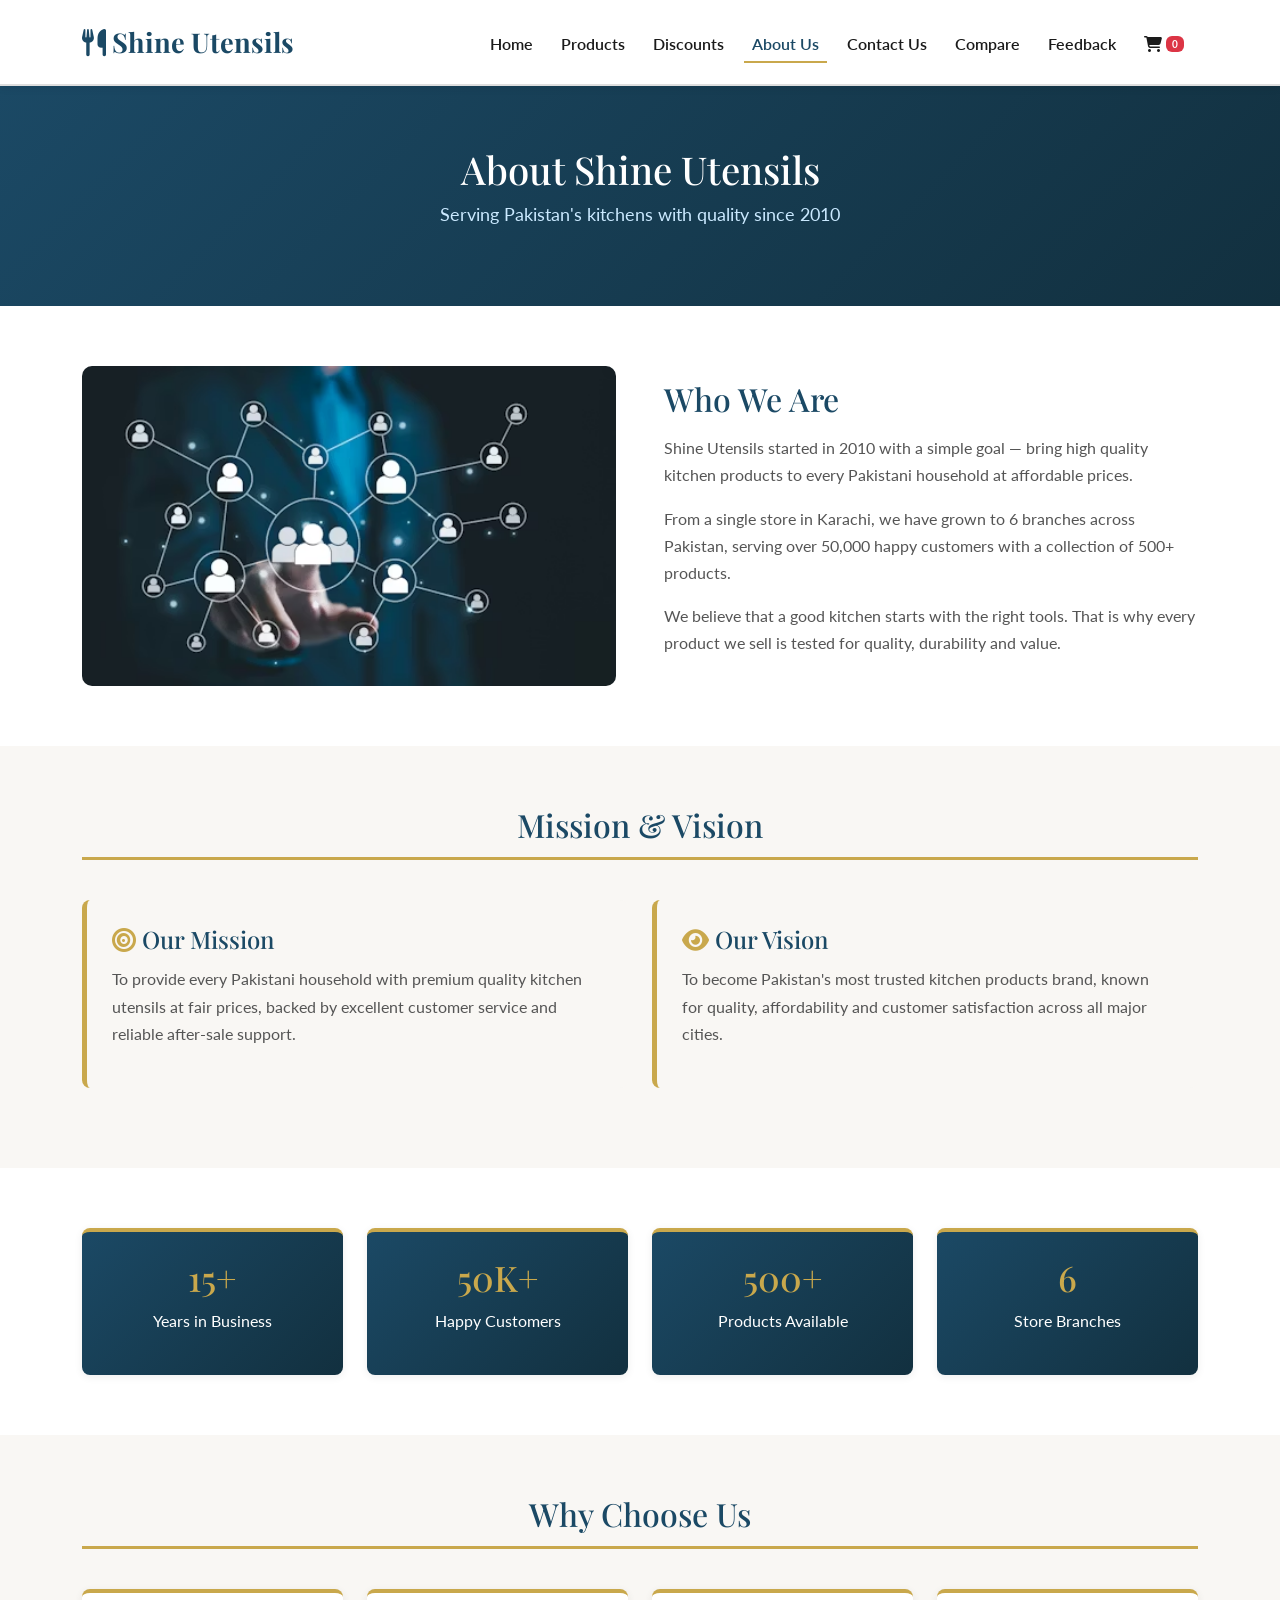
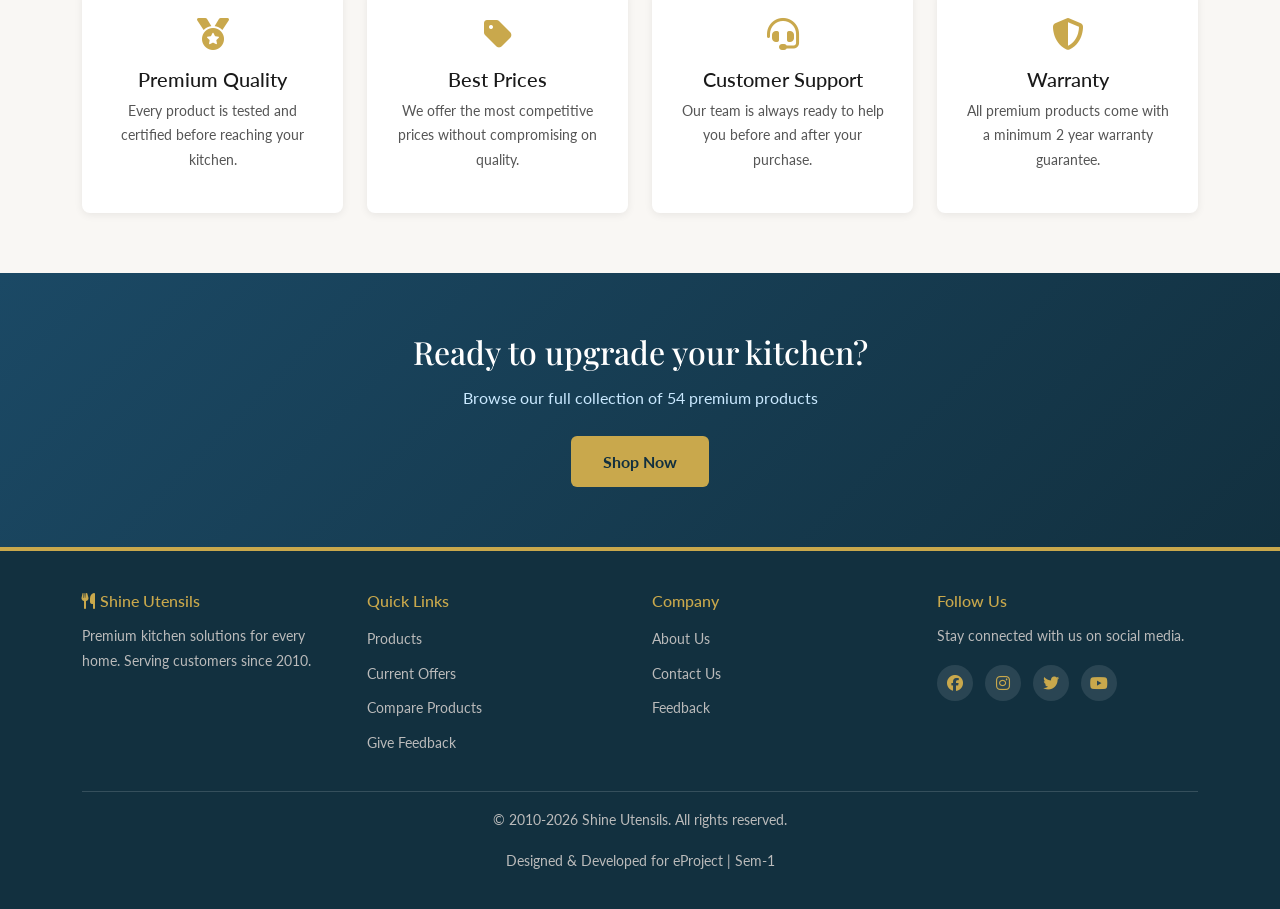
==== shine utensils Store/about.html @ 51f94bde "Add files via upload" ====
<!DOCTYPE html>
<html lang="en">
<head>
    <meta charset="UTF-8">
    <meta name="viewport" content="width=device-width, initial-scale=1.0">
    <title>Shine Utensils - About Us</title>
    <link href="https://cdnjs.cloudflare.com/ajax/libs/bootstrap/5.3.0/css/bootstrap.min.css" rel="stylesheet">
    <link href="https://cdnjs.cloudflare.com/ajax/libs/font-awesome/6.4.0/css/all.min.css" rel="stylesheet">
    <link rel="stylesheet" href="style.css">
    <link rel="stylesheet" href="navbar.css">
    <link rel="stylesheet" href="cards.css">
</head>
<body>

<!-- NAVBAR -->
<header>
    <nav class="navbar navbar-expand-lg">
        <div class="container">
            <a class="navbar-brand" href="index.html"><i class="fas fa-utensils"></i> Shine Utensils</a>
            <button class="navbar-toggler" type="button" data-bs-toggle="collapse" data-bs-target="#nav">
                <span class="navbar-toggler-icon"></span>
            </button>
            <div class="collapse navbar-collapse" id="nav">
                <ul class="navbar-nav ms-auto">
                    <li class="nav-item"><a class="nav-link" href="index.html">Home</a></li>
                    <li class="nav-item"><a class="nav-link" href="products.html">Products</a></li>
                    <li class="nav-item"><a class="nav-link" href="discounts.html">Discounts</a></li>
                    <li class="nav-item"><a class="nav-link active" href="about.html">About Us</a></li>
                    <li class="nav-item"><a class="nav-link" href="contact.html">Contact Us</a></li>
                    <li class="nav-item"><a class="nav-link" href="comparison.html">Compare</a></li>
                    <li class="nav-item"><a class="nav-link" href="feedback.html">Feedback</a></li>
                    <li class="nav-item"><a class="nav-link" href="#"><i class="fas fa-shopping-cart"></i> <span class="badge bg-danger cart-badge" style="font-size: 0.65rem; padding: 3px 6px; transform: translateY(-2px);">0</span></a></li>
                </ul>
            </div>
        </div>
    </nav>
</header>

<!-- PAGE HEADER -->
<section class="page-header">
    <div class="container">
        <h1>About Shine Utensils</h1>
        <p>Serving Pakistan's kitchens with quality since 2010</p>
    </div>
</section>

<!-- OUR STORY -->
<section style="background: var(--white);">
    <div class="container">
        <div class="row align-items-center g-5">
            <div class="col-md-6 slide-left">
                <img src="home-images/journey2.avif" alt="Our Store" class="about-img">
            </div>
            <div class="col-md-6 slide-right">
                <h2>Who We Are</h2>
                <p style="color: var(--muted); margin: 16px 0;">Shine Utensils started in 2010 with a simple goal — bring high quality kitchen products to every Pakistani household at affordable prices.</p>
                <p style="color: var(--muted); margin-bottom: 16px;">From a single store in Karachi, we have grown to 6 branches across Pakistan, serving over 50,000 happy customers with a collection of 500+ products.</p>
                <p style="color: var(--muted);">We believe that a good kitchen starts with the right tools. That is why every product we sell is tested for quality, durability and value.</p>
            </div>
        </div>
    </div>
</section>

<!-- MISSION & VISION -->
<section style="background: var(--bg);">
    <div class="container">
        <h2 class="section-title">Mission & Vision</h2>
        <div class="row g-4">
            <div class="col-md-6 slide-left">
                <div class="mission-card">
                    <h4><i class="fas fa-bullseye" style="color: var(--gold);"></i> Our Mission</h4>
                    <p style="color: var(--muted); margin-top: 12px;">To provide every Pakistani household with premium quality kitchen utensils at fair prices, backed by excellent customer service and reliable after-sale support.</p>
                </div>
            </div>
            <div class="col-md-6 slide-right">
                <div class="mission-card">
                    <h4><i class="fas fa-eye" style="color: var(--gold);"></i> Our Vision</h4>
                    <p style="color: var(--muted); margin-top: 12px;">To become Pakistan's most trusted kitchen products brand, known for quality, affordability and customer satisfaction across all major cities.</p>
                </div>
            </div>
        </div>
    </div>
</section>

<!-- STATS -->
<section style="background: var(--white);">
    <div class="container">
        <div class="row g-4 text-center">
            <div class="col-6 col-md-3 slide-left">
                <div class="stat-card">
                    <h3>15+</h3>
                    <p>Years in Business</p>
                </div>
            </div>
            <div class="col-6 col-md-3 slide-left">
                <div class="stat-card">
                    <h3>50K+</h3>
                    <p>Happy Customers</p>
                </div>
            </div>
            <div class="col-6 col-md-3 slide-right">
                <div class="stat-card">
                    <h3>500+</h3>
                    <p>Products Available</p>
                </div>
            </div>
            <div class="col-6 col-md-3 slide-right">
                <div class="stat-card">
                    <h3>6</h3>
                    <p>Store Branches</p>
                </div>
            </div>
        </div>
    </div>
</section>

<!-- WHY CHOOSE US -->
<section style="background: var(--bg);">
    <div class="container">
        <h2 class="section-title">Why Choose Us</h2>
        <div class="row g-4">
            <div class="col-sm-6 col-lg-3 slide-left">
                <div class="why-card">
                    <i class="fas fa-medal fa-2x" style="color: var(--gold);"></i>
                    <h5 style="margin: 14px 0 8px;">Premium Quality</h5>
                    <p style="color: var(--muted); font-size: 0.9rem;">Every product is tested and certified before reaching your kitchen.</p>
                </div>
            </div>
            <div class="col-sm-6 col-lg-3 slide-left">
                <div class="why-card">
                    <i class="fas fa-tag fa-2x" style="color: var(--gold);"></i>
                    <h5 style="margin: 14px 0 8px;">Best Prices</h5>
                    <p style="color: var(--muted); font-size: 0.9rem;">We offer the most competitive prices without compromising on quality.</p>
                </div>
            </div>
            <div class="col-sm-6 col-lg-3 slide-right">
                <div class="why-card">
                    <i class="fas fa-headset fa-2x" style="color: var(--gold);"></i>
                    <h5 style="margin: 14px 0 8px;">Customer Support</h5>
                    <p style="color: var(--muted); font-size: 0.9rem;">Our team is always ready to help you before and after your purchase.</p>
                </div>
            </div>
            <div class="col-sm-6 col-lg-3 slide-right">
                <div class="why-card">
                    <i class="fas fa-shield-alt fa-2x" style="color: var(--gold);"></i>
                    <h5 style="margin: 14px 0 8px;">Warranty</h5>
                    <p style="color: var(--muted); font-size: 0.9rem;">All premium products come with a minimum 2 year warranty guarantee.</p>
                </div>
            </div>
        </div>
    </div>
</section>

<!-- CTA -->
<section class="cta-section">
    <div class="container">
        <h2>Ready to upgrade your kitchen?</h2>
        <p>Browse our full collection of 54 premium products</p>
        <a href="products.html" class="btn-main">Shop Now</a>
    </div>
</section>

<!-- FOOTER -->
<footer>
    <div class="container">
        <div class="row g-4">
            <div class="col-md-6 col-lg-3">
                <h5><i class="fas fa-utensils"></i> Shine Utensils</h5>
                <p>Premium kitchen solutions for every home. Serving customers since 2010.</p>
            </div>
            <div class="col-md-6 col-lg-3">
                <h5>Quick Links</h5>
                <ul class="footer-links">
                    <li><a href="products.html">Products</a></li>
                    <li><a href="discounts.html">Current Offers</a></li>
                    <li><a href="comparison.html">Compare Products</a></li>
                    <li><a href="feedback.html">Give Feedback</a></li>
                </ul>
            </div>
            <div class="col-md-6 col-lg-3">
                <h5>Company</h5>
                <ul class="footer-links">
                    <li><a href="about.html">About Us</a></li>
                    <li><a href="contact.html">Contact Us</a></li>
                    <li><a href="feedback.html">Feedback</a></li>
                </ul>
            </div>
            <div class="col-md-6 col-lg-3">
                <h5>Follow Us</h5>
                <p>Stay connected with us on social media.</p>
                <div class="social-links">
                    <a href="#"><i class="fab fa-facebook"></i></a>
                    <a href="#"><i class="fab fa-instagram"></i></a>
                    <a href="#"><i class="fab fa-twitter"></i></a>
                    <a href="#"><i class="fab fa-youtube"></i></a>
                </div>
            </div>
        </div>
        <div class="footer-bottom">
            <p>&copy; 2010-2026 Shine Utensils. All rights reserved.</p>
            <p>Designed & Developed for eProject | Sem-1</p>
        </div>
    </div>
</footer>

<script src="https://cdnjs.cloudflare.com/ajax/libs/bootstrap/5.3.0/js/bootstrap.bundle.min.js"></script>
<script src="script.js"></script>

</body>
</html>
---- shine utensils Store/style.css ----
@import url('https://fonts.googleapis.com/css2?family=Playfair+Display:wght@600;700&family=Lato:wght@400;700&display=swap');

:root {
    --primary: #1B4965;
    --gold:    #C9A84C;
    --bg:      #F9F7F4;
    --white:   #FFFFFF;
    --text:    #1A1A1A;
    --muted:   #555555;
    --accent:  #CAE9FF;
    --border:  #DEDEDE;
    --dark:    #12303F;
}

* { margin: 0; padding: 0; box-sizing: border-box; }

body {
    font-family: 'Lato', sans-serif;
    background: var(--bg);
    color: var(--text);
    line-height: 1.7;
}

h1, h2, h3, h4 { font-family: 'Playfair Display', serif; color: var(--primary); }
a { text-decoration: none; color: inherit; }
img { max-width: 100%; display: block; }
section { padding: 60px 20px; }

/* PAGE HEADER */
.page-header {
    background: linear-gradient(135deg, var(--primary), var(--dark));
    color: var(--white);
    padding: 60px 20px;
    text-align: center;
}
.page-header h1 { font-size: 2.4rem; color: var(--white); margin-bottom: 8px; }
.page-header p  { color: var(--accent); font-size: 1.1rem; }

.section-title {
    font-size: 2rem;
    text-align: center;
    margin-bottom: 40px;
    padding-bottom: 12px;
    border-bottom: 3px solid var(--gold);
}

/* HERO */
.hero {
    background: linear-gradient(rgba(18, 48, 63, 0.75), rgba(27, 73, 101, 0.80)),
                url('/home-images/bg-hero.avif') center/cover no-repeat;
    color: var(--white);
    min-height: 88vh;
    display: flex;
    align-items: center;
    text-align: center;
}
.hero h1 { font-size: 3rem; color: var(--white); margin-bottom: 12px; }
.hero p  { color: var(--accent); max-width: 650px; margin: 0 auto 30px; }
.hero-btns { display: flex; gap: 14px; justify-content: center; flex-wrap: wrap; margin-top: 28px; }
.hero-stats { display: flex; justify-content: center; gap: 40px; flex-wrap: wrap; margin: 30px 0; }
.hero-stats .stat h3 { font-size: 2rem; color: var(--gold); }
.hero-stats .stat p  { font-size: 0.9rem; color: var(--accent); }

/* BUTTONS */
.btn-main {
    background: var(--gold);
    color: var(--dark);
    padding: 12px 32px;
    border-radius: 6px;
    font-weight: 700;
    border: none;
    cursor: pointer;
    display: inline-block;
    transition: background 0.3s;
}
.btn-main:hover { background: #b8942e; color: var(--white); }

.btn-outline {
    border: 2px solid var(--white);
    color: var(--white);
    padding: 11px 30px;
    border-radius: 6px;
    font-weight: 700;
    display: inline-block;
    transition: all 0.3s;
}
.btn-outline:hover { background: var(--white); color: var(--primary); }

/* CTA */
.cta-section {
    background: linear-gradient(135deg, var(--primary), var(--dark));
    color: var(--white);
    text-align: center;
    padding: 60px 20px;
}
.cta-section h2 { color: var(--white); margin-bottom: 12px; }
.cta-section p  { color: var(--accent); margin-bottom: 25px; }

/* JOURNEY */
.journey-img { width: 100%; height: 380px; object-fit: cover; border-radius: 10px; }
.journey-text h2 { margin-bottom: 16px; }
.journey-text p  { color: var(--muted); margin-bottom: 12px; }
.establishment-list { list-style: none; padding: 0; margin: 16px 0; }
.establishment-list li { padding: 6px 0; color: var(--muted); }
.establishment-list li i { color: var(--gold); margin-right: 8px; }

/* ABOUT */
.about-img { width: 100%; height: 320px; object-fit: cover; border-radius: 10px; }
.mission-card { background: var(--bg); border-left: 5px solid var(--gold); padding: 25px; border-radius: 8px; margin-bottom: 20px; }
.why-card, .stat-card, .award-item, .card { border-top: 4px solid var(--gold); padding: 25px; border-radius: 8px; text-align: center; background: var(--white); box-shadow: 0 2px 8px rgba(0,0,0,0.07); }
.stat-card { background: linear-gradient(135deg, var(--primary), var(--dark)); color: var(--white); }
.stat-card h3 { color: var(--gold); font-size: 2.2rem; }

/* RESPONSIVE */
@media (max-width: 768px) {
    .hero h1 { font-size: 2rem; }
    .section-title { font-size: 1.6rem; }
    .hero-stats { gap: 20px; }
    section { padding: 40px 15px; }
    .journey-img { height: 260px; }
}
@media (max-width: 576px) {
    .hero h1 { font-size: 1.6rem; }
    .hero-stats { flex-direction: column; gap: 12px; }
    .hero-btns { flex-direction: column; align-items: center; }
}

/* SCROLL ANIMATIONS */
.slide-left  { opacity: 0; transform: translateX(-50px); transition: opacity 1s ease-out, transform 1s ease-out; }
.slide-right { opacity: 0; transform: translateX(50px);  transition: opacity 1s ease-out, transform 1s ease-out; }
.slide-left.visible, .slide-right.visible { opacity: 1; transform: translateX(0); }
---- shine utensils Store/navbar.css ----
/* NAVBAR */
header {
    background: var(--white);
    border-bottom: 2px solid var(--border);
    position: sticky;
    top: 0;
    z-index: 999;
    box-shadow: 0 2px 8px rgba(0,0,0,0.08);
    transition: background 0.3s ease;
}

.navbar { padding: 14px 0; }

.navbar-brand {
    font-family: 'Playfair Display', serif;
    font-size: 1.7rem;
    color: var(--primary) !important;
    font-weight: 700;
}
.navbar-brand:hover { color: var(--gold) !important; }

.nav-link {
    font-weight: 600;
    color: var(--text) !important;
    margin: 0 6px;
    padding-bottom: 4px !important;
    border-bottom: 2px solid transparent;
    transition: all 0.3s;
}
.nav-link:hover, .nav-link.active {
    color: var(--primary) !important;
    border-bottom-color: var(--gold);
}

/* NAVBAR ON SCROLL */
header.scrolled {
    background: #1B4965 !important;
    border-bottom-color: #1B4965;
    box-shadow: 0 2px 10px rgba(0,0,0,0.2);
}
header.scrolled .nav-link          { color: #ffffff !important; }
header.scrolled .nav-link:hover    { color: var(--gold) !important; }
header.scrolled .navbar-brand      { color: #ffffff !important; }
header.scrolled .navbar-toggler    { border-color: #ffffff; }

/* FOOTER */
footer {
    background: var(--dark);
    color: var(--white);
    padding: 40px 20px 20px;
    border-top: 4px solid var(--gold);
}

footer h5 { color: var(--gold); margin-bottom: 14px; font-size: 1rem; }
footer p  { color: #bbbbbb; font-size: 0.9rem; }

.footer-links { list-style: none; padding: 0; }
.footer-links li { margin-bottom: 7px; }
.footer-links a { color: #bbbbbb; font-size: 0.9rem; transition: color 0.3s; }
.footer-links a:hover { color: var(--gold); }

.social-links { display: flex; gap: 12px; margin-top: 12px; }
.social-links a {
    width: 36px; height: 36px;
    border-radius: 50%;
    background: rgba(255,255,255,0.1);
    display: flex; align-items: center; justify-content: center;
    color: var(--gold);
    transition: background 0.3s;
}
.social-links a:hover { background: var(--gold); color: var(--dark); }

.footer-bottom {
    text-align: center;
    border-top: 1px solid rgba(255,255,255,0.15);
    margin-top: 20px;
    padding-top: 16px;
    color: #999999;
    font-size: 0.85rem;
}

/* MOBILE */
@media (max-width: 768px) {
    .navbar-brand { font-size: 1.4rem; }
    .nav-link { margin: 4px 0; border-bottom: none; }
    footer { padding: 30px 15px 15px; }
}
---- shine utensils Store/cards.css ----
/* SHARED CARD BASE */
.product-card, .location-card, .discount-card, .feature-card, .info-card {
    background: var(--white);
    border-radius: 8px;
    padding: 25px;
    box-shadow: 0 2px 8px rgba(0,0,0,0.07);
    transition: transform 0.3s, box-shadow 0.3s;
}
.product-card:hover, .location-card:hover, .feature-card:hover, .info-card:hover {
    transform: translateY(-5px);
    box-shadow: 0 8px 18px rgba(0,0,0,0.12);
}

/* TOP BORDER VARIANTS */
.product-card, .feature-card, .info-card { border-top: 4px solid var(--gold); }
.location-card { border-top: 4px solid var(--primary); }

/* PRODUCT CARD */
.product-card { display: flex; flex-direction: column; overflow: hidden; padding: 0; height: 100%; width: 100%; }

.product-img-wrap { width: 100%; height: 200px; overflow: hidden; background: #f0f0f0; flex-shrink: 0; }
.product-img-wrap img { width: 100%; height: 100%; object-fit: cover; object-position: center; transition: transform 0.3s; display: block; }
.product-card:hover .product-img-wrap img { transform: scale(1.05); }

.product-body { padding: 16px; flex-grow: 1; }
.product-body h5 { font-size: 1rem; margin-bottom: 6px; color: var(--primary); }
.product-body p  { font-size: 0.88rem; color: var(--muted); margin-bottom: 10px; }
.product-footer  { padding: 0 16px 16px; }

.price     { font-size: 1.4rem; font-weight: 700; color: var(--primary); }
.rating    { font-size: 0.85rem; color: var(--gold); font-weight: 600; }
.price-row { display: flex; justify-content: space-between; align-items: center; border-top: 1px solid var(--border); padding-top: 10px; margin-top: 10px; }

.badge-premium  { background: var(--primary); color: var(--white); padding: 3px 10px; border-radius: 20px; font-size: 0.75rem; }
.badge-standard { background: var(--gold); color: var(--dark); padding: 3px 10px; border-radius: 20px; font-size: 0.75rem; }

/* FILTER BUTTONS */
.filter-btns { display: flex; flex-wrap: wrap; gap: 10px; margin-bottom: 24px; }
.btn-filter {
    border: 2px solid var(--border);
    background: var(--white);
    color: var(--text);
    padding: 7px 18px;
    border-radius: 25px;
    font-weight: 600;
    font-size: 0.9rem;
    cursor: pointer;
    transition: all 0.3s;
}
.btn-filter:hover, .btn-filter.active { background: var(--primary); color: var(--white); border-color: var(--primary); }

/* FEATURE CARD */
.feature-card { text-align: center; }
.feature-card i  { font-size: 2rem; color: var(--primary); margin-bottom: 12px; display: block; }
.feature-card h4 { margin-bottom: 8px; font-size: 1.1rem; }
.feature-card p  { font-size: 0.9rem; color: var(--muted); }

/* DISCOUNT CARD */
.discount-card {
    background: linear-gradient(135deg, var(--primary), var(--dark));
    color: var(--white);
    text-align: center;
    border-radius: 8px;
    padding: 28px 20px;
    box-shadow: 0 4px 12px rgba(27,73,101,0.3);
    transition: transform 0.3s;
}
.discount-card:hover   { transform: scale(1.03); }
.discount-card h4      { font-size: 1.2rem; color: var(--accent); margin-bottom: 6px; }
.discount-percent      { font-size: 2.8rem; font-weight: 700; color: var(--gold); }
.discount-card p       { font-size: 0.9rem; color: #dddddd; margin-top: 6px; }
.discount-card.featured { border: 2px solid var(--gold); }

/* LOCATION CARD */
.location-card h5 { font-size: 1rem; margin-bottom: 10px; padding-bottom: 10px; border-bottom: 1px solid var(--border); }
.location-card p  { font-size: 0.9rem; color: var(--muted); margin-bottom: 6px; }
.location-card i  { color: var(--primary); margin-right: 6px; }

/* LOCATION IMAGE */
.location-img { width: 100%; height: 160px; object-fit: cover; border-radius: 6px; margin-bottom: 14px; }

/* INFO CARD */
.info-card { text-align: center; }
.info-card i  { font-size: 1.8rem; color: var(--primary); margin-bottom: 10px; display: block; }
.info-card h5 { margin-bottom: 6px; }
.info-card p  { font-size: 0.9rem; color: var(--muted); }

/* MODAL LABEL */
.modal-label { color: var(--primary); font-weight: 700; padding: 6px 0; width: 40%; }

/* MODAL */
.modal-header          { background: var(--primary); color: var(--white); border-radius: 8px 8px 0 0; }
.modal-title           { font-family: 'Playfair Display', serif; }
.modal-header .btn-close { filter: brightness(0) invert(1); }
.modal-img             { width: 100%; height: 260px; object-fit: cover; border-radius: 6px; margin-bottom: 12px; }
.modal-price           { font-size: 1.5rem; font-weight: 700; color: var(--primary); }

/* RESPONSIVE */
@media (max-width: 768px) {
    .product-img-wrap { height: 180px; }
    .discount-percent { font-size: 2.2rem; }
}
@media (max-width: 576px) {
    .product-img-wrap { height: 150px; }
    .filter-btns { gap: 7px; }
    .btn-filter { padding: 5px 13px; font-size: 0.82rem; }
}
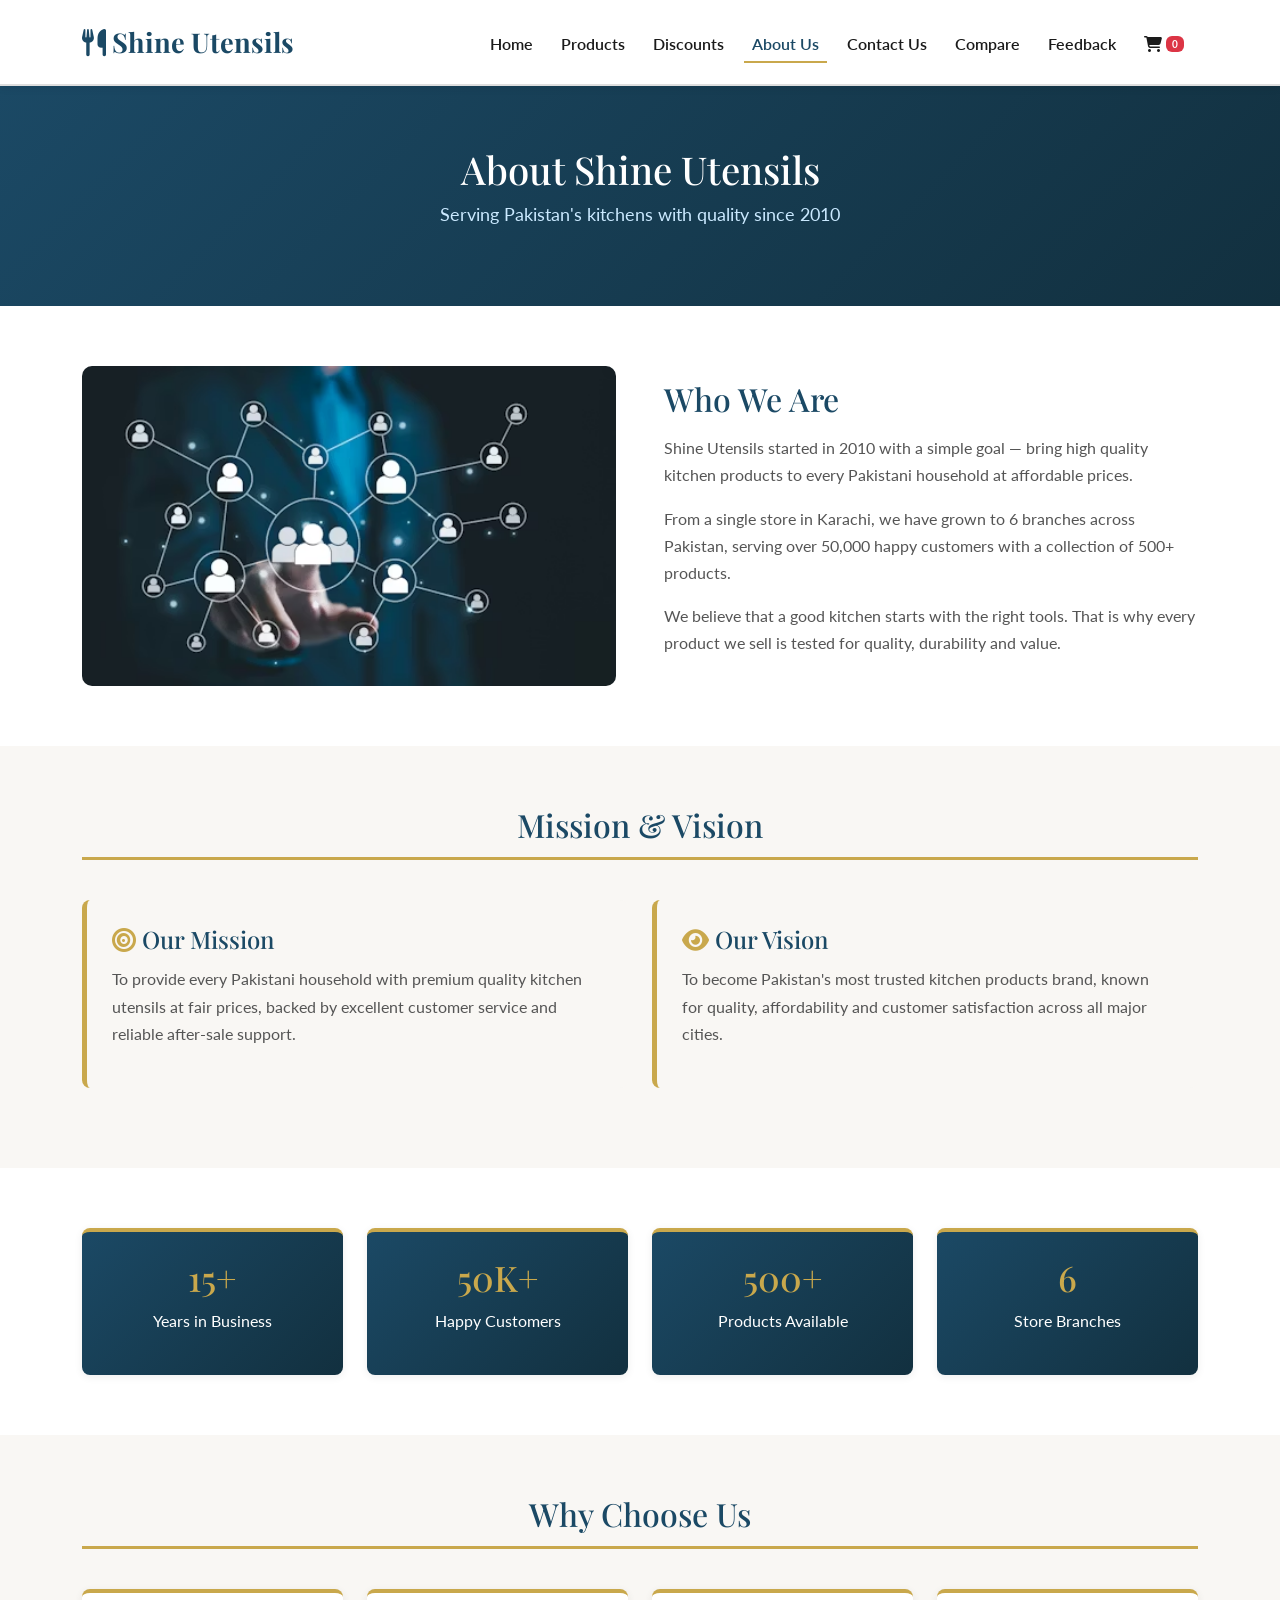
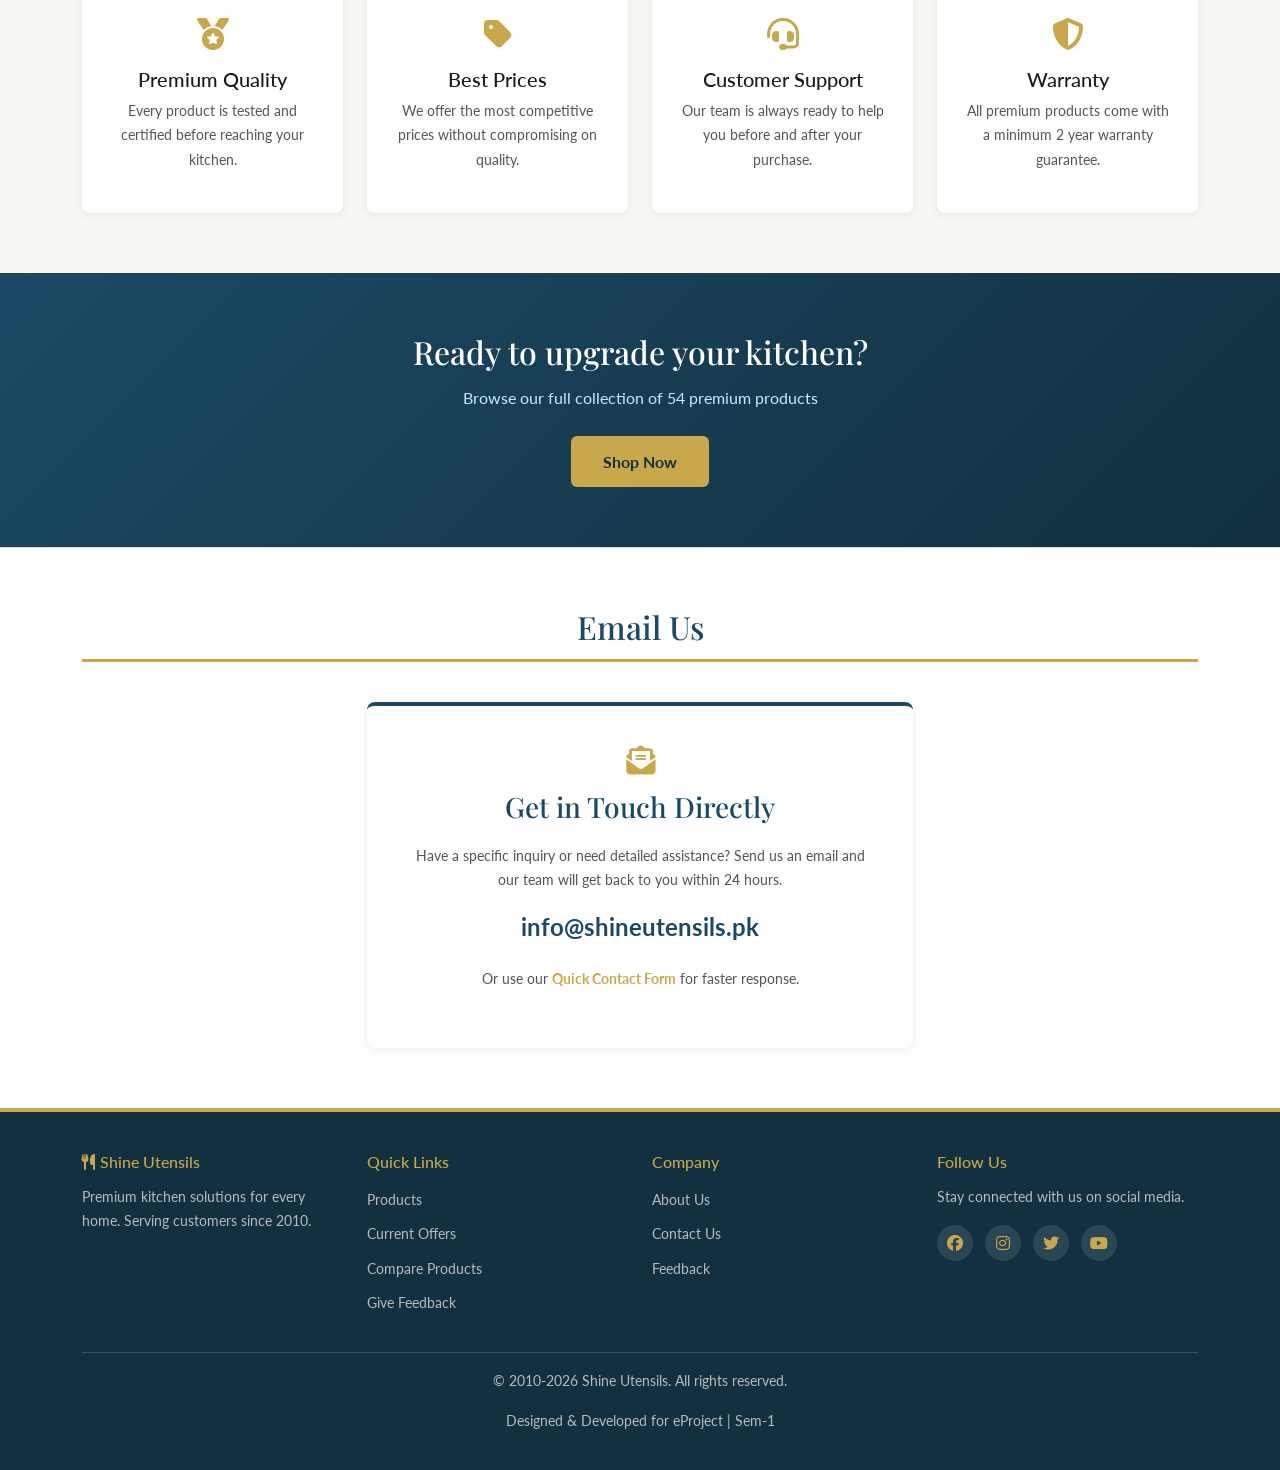
==== commit 5ae79375: "Add files via upload" ====
--- a/shine utensils Store/about.html
+++ b/shine utensils Store/about.html
@@ -160,6 +160,26 @@
     </div>
 </section>
 
+<!-- EMAIL US SECTION -->
+<section id="email-section" style="background: var(--white); border-top: 1px solid var(--border);">
+    <div class="container text-center">
+        <h2 class="section-title">Email Us</h2>
+        <div class="row justify-content-center">
+            <div class="col-lg-6 slide-left">
+                <div class="info-card" style="padding: 40px; border-top: 4px solid var(--primary);">
+                    <i class="fas fa-envelope-open-text fa-3x mb-3" style="color: var(--gold);"></i>
+                    <h3>Get in Touch Directly</h3>
+                    <p style="color: var(--muted); margin: 20px 0;">Have a specific inquiry or need detailed assistance? Send us an email and our team will get back to you within 24 hours.</p>
+                    <a href="mailto:info@shineutensils.pk" class="h4" style="color: var(--primary); font-weight: 700;">info@shineutensils.pk</a>
+                    <div class="mt-4">
+                        <p style="font-size: 0.9rem; color: var(--muted);">Or use our <a href="contact.html#quick-contact" style="color: var(--gold); font-weight: 700;">Quick Contact Form</a> for faster response.</p>
+                    </div>
+                </div>
+            </div>
+        </div>
+    </div>
+</section>
+
 <!-- FOOTER -->
 <footer>
     <div class="container">
